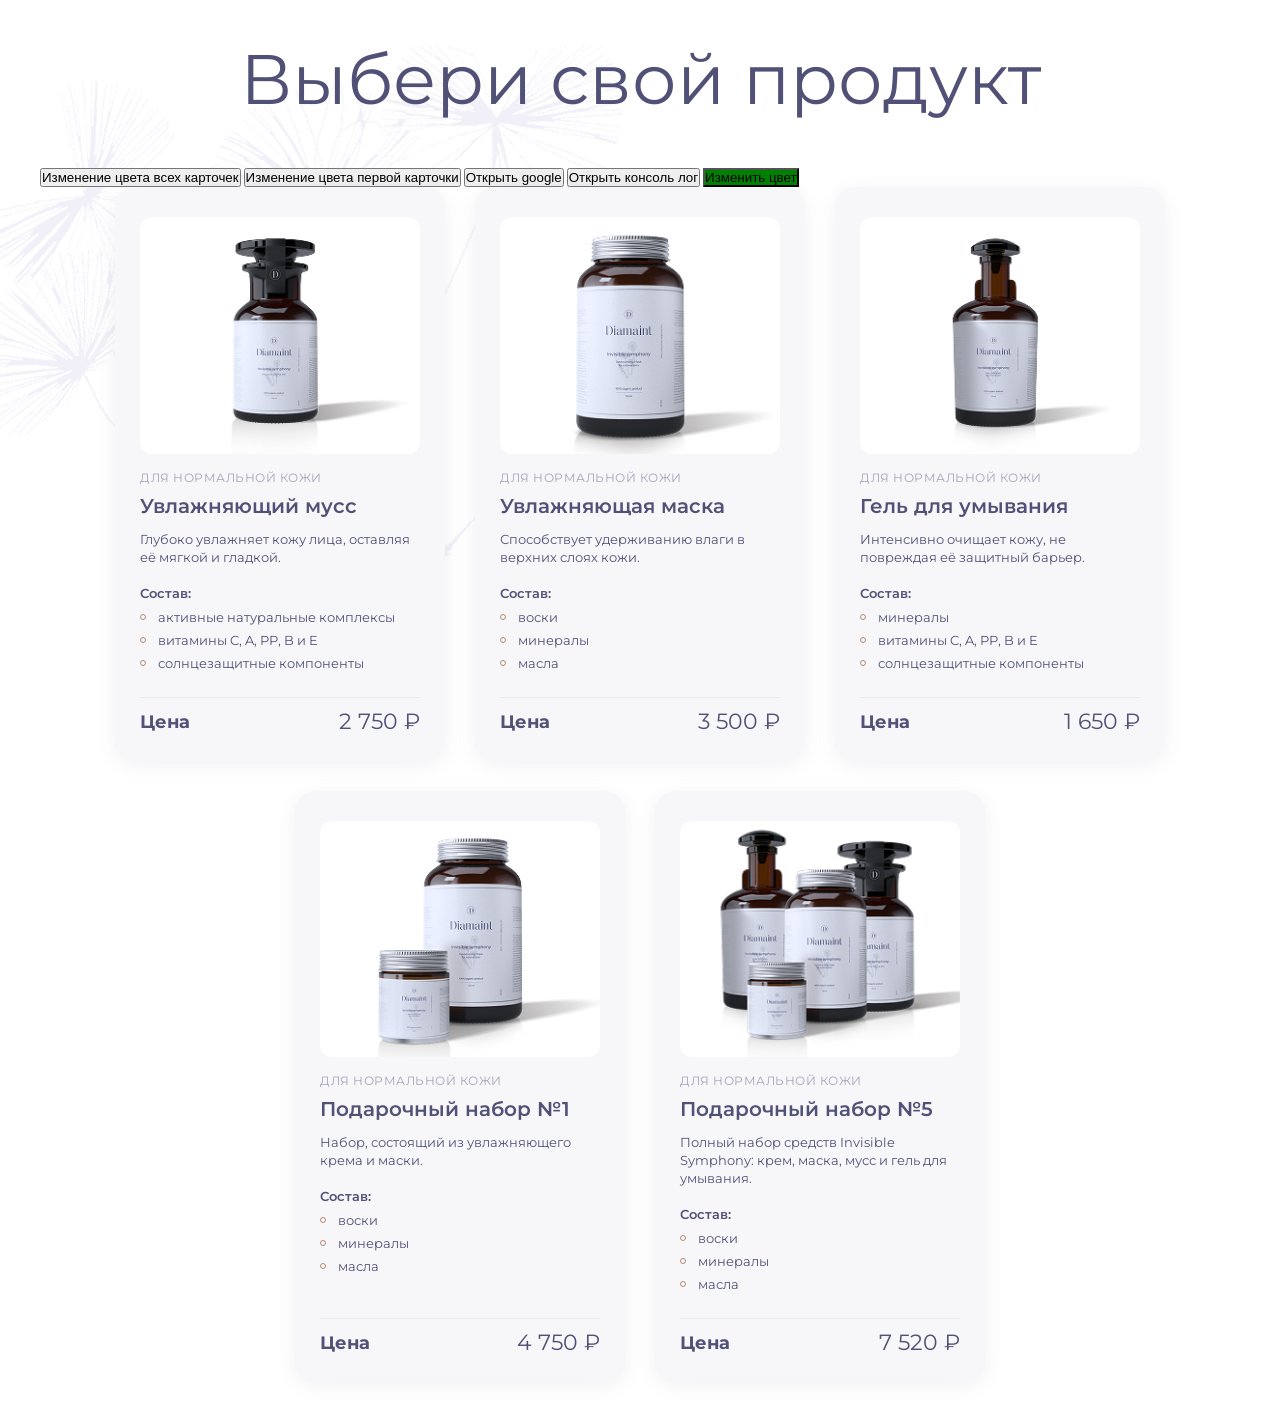
==== product-card/index.html @ 33d13b24 "Merge pull request #10 from bekievimam/feature/09-homework (Homework №9) working with arrays" ====
<!DOCTYPE html>
<html lang="ru">

<head>
  <meta charset="UTF-8">
  <meta name="viewport" content="width=device-width, initial-scale=1.0">
  <link rel="stylesheet" href="style.css">
  <link rel="icon" type="image/jpeg" href="images/cream-bottle.jpg">
  <title>Выбери свой продукт</title>
</head>

<body>

  <main class="catalog">
    <div class="catalog__container">

      <h1 class="catalog__title">Выбери свой продукт</h1>

      <button id="change-color-all-card">Изменение цвета всех карточек </button>
      <button id="change-color-first-card"> Изменение цвета первой карточки </button>
      <button id="open-google">Открыть google</button>
      <button id="output-console-log">Открыть консоль лог</button>
      <button id="toggle-color-button" class="first-color"> Изменить цвет</button>

      <ul class="catalog__list">

        <li class="catalog__item">
          <img class="catalog__image" src="images/cream-bottle.jpg" alt="Увлажняющий мусс">

          <p class="catalog__application">для нормальной кожи</p>

          <h2 class="catalog__name">Увлажняющий мусс</h2>

          <p class="catalog__description">
            Глубоко увлажняет кожу лица, оставляя её мягкой и гладкой.
          </p>

          <span class="catalog__composition-title">Состав:</span>

          <ul class="catalog__composition-list">
            <li class="catalog__composition-item">активные натуральные комплексы</li>
            <li class="catalog__composition-item">витамины C, A, PP, B и E</li>
            <li class="catalog__composition-item">солнцезащитные компоненты</li>
          </ul>

          <div class="catalog__price">
            <span class="catalog__price-title">Цена</span>
            <span class="catalog__price-value">2 750 ₽</span>
          </div>
        </li>

        <li class="catalog__item">
          <img class="catalog__image" src="images/moisturizing-mask.jpg" alt="Увлажняющая маска">

          <p class="catalog__application">для нормальной кожи</p>

          <h2 class="catalog__name">Увлажняющая маска</h2>

          <p class="catalog__description">
            Способствует удерживанию влаги в верхних слоях кожи.
          </p>

          <span class="catalog__composition-title">Состав:</span>

          <ul class="catalog__composition-list">
            <li class="catalog__composition-item">воски</li>
            <li class="catalog__composition-item">минералы</li>
            <li class="catalog__composition-item">масла</li>
          </ul>

          <div class="catalog__price">
            <span class="catalog__price-title">Цена</span>
            <span class="catalog__price-value">3 500 ₽</span>
          </div>
        </li>

        <li class="catalog__item">
          <img class="catalog__image" src="images/facewash-gel.jpg" alt="Гель для умывания">

          <p class="catalog__application">для нормальной кожи</p>

          <h2 class="catalog__name">Гель для умывания</h2>

          <p class="catalog__description">
            Интенсивно очищает кожу, не повреждая её защитный барьер.
          </p>

          <span class="catalog__composition-title">Состав:</span>

          <ul class="catalog__composition-list">
            <li class="catalog__composition-item">минералы</li>
            <li class="catalog__composition-item">витамины C, A, PP, B и E</li>
            <li class="catalog__composition-item">солнцезащитные компоненты</li>
          </ul>

          <div class="catalog__price">
            <span class="catalog__price-title">Цена</span>
            <span class="catalog__price-value">1 650 ₽</span>
          </div>
        </li>

        <li class="catalog__item">
          <img class="catalog__image" src="images/gift-set1.jpg" alt="Подарочный набор №1">

          <p class="catalog__application">для нормальной кожи</p>

          <h2 class="catalog__name">Подарочный набор №1</h2>

          <p class="catalog__description">
            Набор, состоящий из увлажняющего крема и маски.
          </p>

          <span class="catalog__composition-title">Состав:</span>

          <ul class="catalog__composition-list">
            <li class="catalog__composition-item">воски</li>
            <li class="catalog__composition-item">минералы</li>
            <li class="catalog__composition-item">масла</li>
          </ul>

          <div class="catalog__price">
            <span class="catalog__price-title">Цена</span>
            <span class="catalog__price-value">4 750 ₽</span>
          </div>
        </li>

        <li class="catalog__item">
          <img class="catalog__image" src="images/gift-set5.jpg" alt="Подарочный набор №5">

          <p class="catalog__application">для нормальной кожи</p>

          <h2 class="catalog__name">Подарочный набор №5</h2>

          <p class="catalog__description">
            Полный набор средств Invisible Symphony: крем, маска, мусс и гель для умывания.
          </p>

          <span class="catalog__composition-title">Состав:</span>

          <ul class="catalog__composition-list">
            <li class="catalog__composition-item">воски</li>
            <li class="catalog__composition-item">минералы</li>
            <li class="catalog__composition-item">масла</li>
          </ul>

          <div class="catalog__price">
            <span class="catalog__price-title">Цена</span>
            <span class="catalog__price-value">7 520 ₽</span>
          </div>
        </li>

      </ul>

    </div>
  </main>
  <script src="main.js"></script>
  <script src="homework-7.js"></script>
  <script src="homework-8.js"></script>
  <script type="module" src="homework-9.js"></script>
</body>

</html>
---- product-card/style.css ----
@import url("https://fonts.googleapis.com/css2?family=Montserrat:wght@100..900&display=swap");

*,
*::before,
*::after {
    margin: 0;
    padding: 0;
    box-sizing: border-box;
}

body {
    font-family: "Montserrat", sans-serif;
    font-size: 13px;
    line-height: 18px;
    color: #515076;
    background: url("images/dandelions_bg.jpg") no-repeat top left;
    min-height: 100vh;
    padding: 40px 20px;
}

.catalog__container {
    max-width: 1200px;
    margin: 0 auto;
}

.catalog__title {
    margin-bottom: 50px;

    text-align: center;
    font-size: 70px;
    font-weight: 400;
    line-height: 78px;
}

.catalog__list {
    list-style: none;
    display: flex;
    flex-wrap: wrap;
    justify-content: center;
    gap: 30px;
}

.catalog__item {
    display: flex;
    flex-direction: column;
    width: 330px;
    padding: 30px 25px;
    background: #f7f7fa;
    border-radius: 20px;
    box-shadow: 0 4px 20px rgba(81,80,118,.08);
}

.catalog__image {
    width: 100%;
    border-radius: 12px;
    margin-bottom: 15px;
}

.catalog__application {
    margin-bottom: 6px;

    color: #a5a3b9;
    text-transform: uppercase;
    letter-spacing: .5px;
    font-size: 12px;
}

.catalog__name {
    margin-bottom: 10px;

    font-size: 20px;
    font-weight: 600;
    line-height: 27px;
}

.catalog__description {
    margin-bottom: 18px;
}

.catalog__composition-title {
    margin-bottom: 6px;

    display: block;
    font-weight: 600;
}

.catalog__composition-list {
    list-style: none;
    margin-bottom: 20px;
}

.catalog__composition-item {
    position: relative;
    padding-left: 18px;
    margin-bottom: 5px;
}

.catalog__composition-item::before {
    content: "";
    position: absolute;
    left: 0;
    top: 6px;
    width: 6px;
    height: 6px;
    border: 1px solid #B28B72;
    border-radius: 50%; 
}

.catalog__price {
    margin-top: auto;
    display: flex;
    justify-content: space-between;
    align-items: center;
    padding-top: 15px;
    border-top: 1px solid rgba(81,80,118,.08);
}

.catalog__price-title {
    font-size: 18px;
    font-weight: 700;
}

.catalog__price-value {
    font-size: 22px;
    font-weight: 400;
}

.first-color {
        background-color: green;
}

.second-color {
        background-color: blue;
}

@media (max-width: 768px) {

    .catalog__title {
        font-size: 36px;
        line-height: 44px;
        margin-bottom: 30px;
    }

    .catalog__item {
        width: 100%;
        max-width: 400px;
    }

    .catalog__price {
        flex-direction: column;
        align-items: flex-start;
        gap: 5px;
    }

}
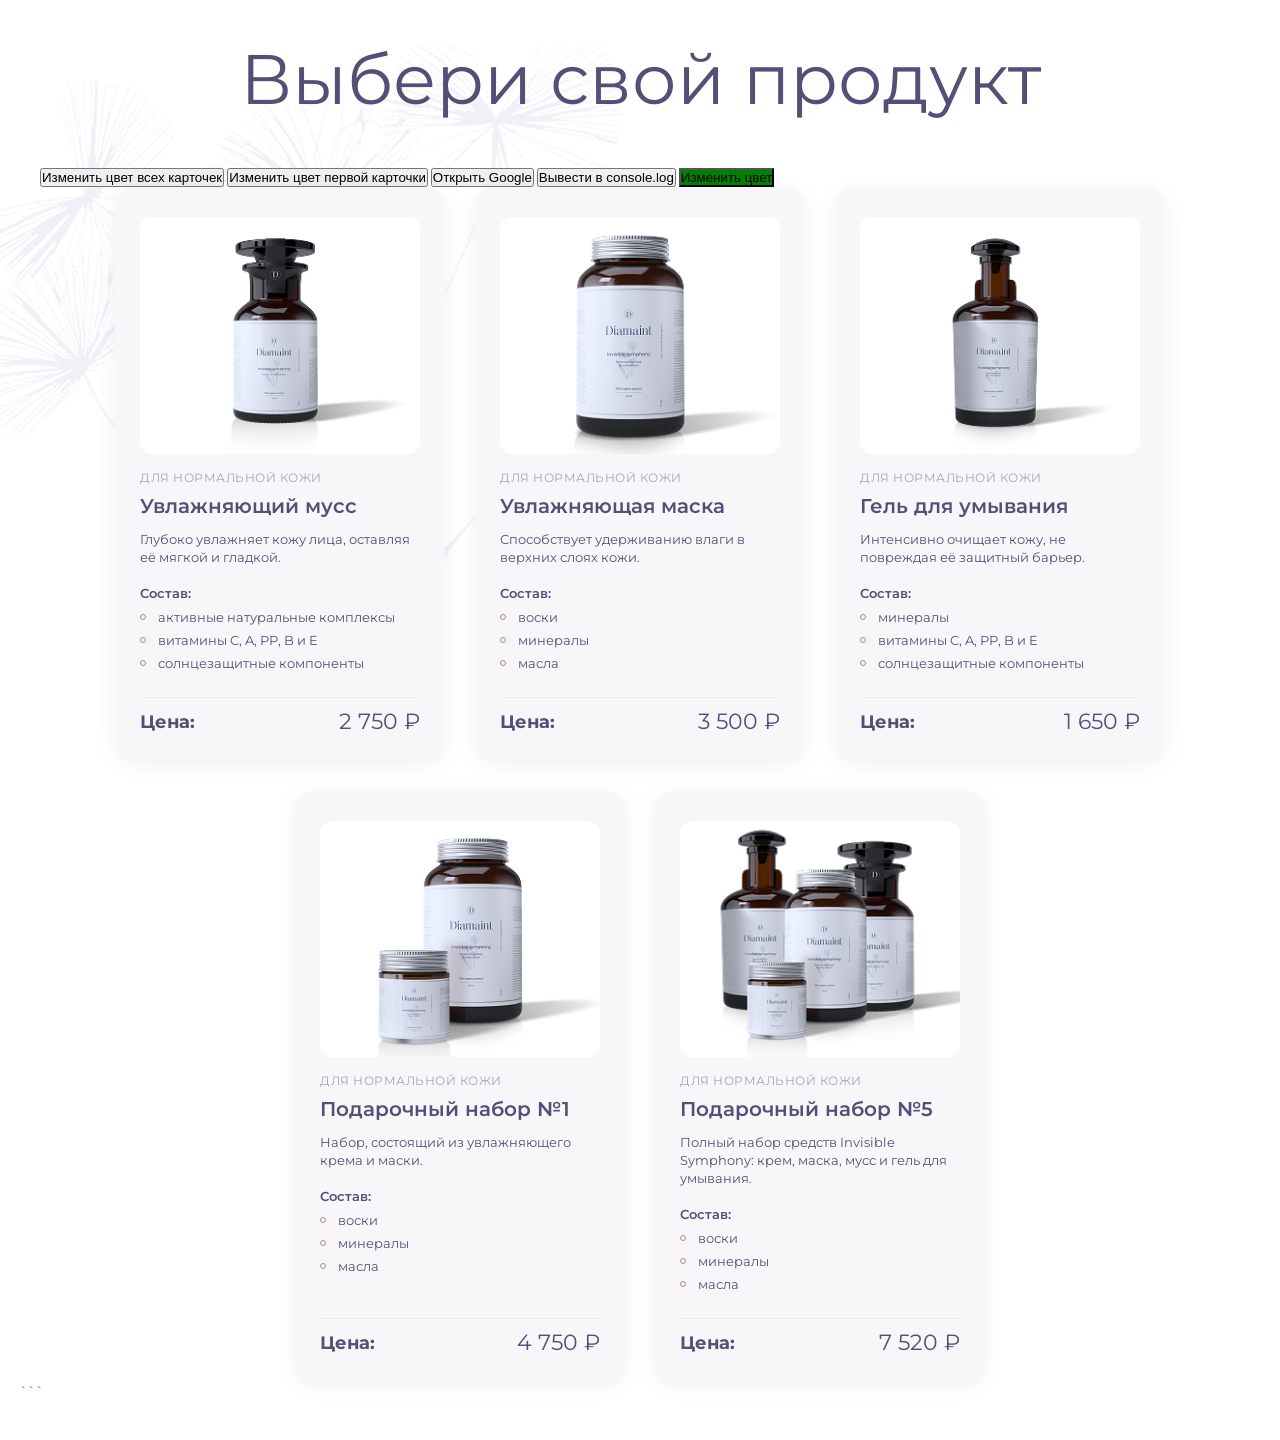
==== commit 0c337384: "Merge ef88e8f581430823f5ecb68ca5eb409294b5e45c into 33d13b242a0fa01dd3c58e8d198fefb2cb14dcda" ====
--- a/product-card/index.html
+++ b/product-card/index.html
@@ -4,159 +4,121 @@
 <head>
   <meta charset="UTF-8">
   <meta name="viewport" content="width=device-width, initial-scale=1.0">
+
   <link rel="stylesheet" href="style.css">
-  <link rel="icon" type="image/jpeg" href="images/cream-bottle.jpg">
+
+  <link rel="icon" href="images/cream-bottle.jpg">
+
   <title>Выбери свой продукт</title>
 </head>
 
 <body>
 
   <main class="catalog">
+
     <div class="catalog__container">
 
-      <h1 class="catalog__title">Выбери свой продукт</h1>
+      <h1 class="catalog__title">
+        Выбери свой продукт
+      </h1>
 
-      <button id="change-color-all-card">Изменение цвета всех карточек </button>
-      <button id="change-color-first-card"> Изменение цвета первой карточки </button>
-      <button id="open-google">Открыть google</button>
-      <button id="output-console-log">Открыть консоль лог</button>
-      <button id="toggle-color-button" class="first-color"> Изменить цвет</button>
+      <div class="catalog__buttons">
+
+        <button id="change-color-all-card">
+          Изменить цвет всех карточек
+        </button>
+
+        <button id="change-color-first-card">
+          Изменить цвет первой карточки
+        </button>
+
+        <button id="open-google">
+          Открыть Google
+        </button>
+
+        <button id="output-console-log">
+          Вывести в console.log
+        </button>
+
+        <button id="toggle-color-button" class="first-color">
+          Изменить цвет
+        </button>
+
+      </div>
 
       <ul class="catalog__list">
 
-        <li class="catalog__item">
-          <img class="catalog__image" src="images/cream-bottle.jpg" alt="Увлажняющий мусс">
+        <template id="product-template">
 
-          <p class="catalog__application">для нормальной кожи</p>
+          <li class="catalog__item">
 
-          <h2 class="catalog__name">Увлажняющий мусс</h2>
+            <img
+              class="catalog__image"
+              src="images/cream-bottle.jpg"
+              alt="Увлажняющий мусс"
+            >
 
-          <p class="catalog__description">
-            Глубоко увлажняет кожу лица, оставляя её мягкой и гладкой.
-          </p>
+            <span class="catalog__application">
+              для нормальной кожи
+            </span>
 
-          <span class="catalog__composition-title">Состав:</span>
+            <h2 class="catalog__name">
+              Увлажняющий мусс
+            </h2>
 
-          <ul class="catalog__composition-list">
-            <li class="catalog__composition-item">активные натуральные комплексы</li>
-            <li class="catalog__composition-item">витамины C, A, PP, B и E</li>
-            <li class="catalog__composition-item">солнцезащитные компоненты</li>
-          </ul>
+            <p class="catalog__description">
+              Глубоко увлажняет кожу лица, оставляя её мягкой и гладкой.
+            </p>
 
-          <div class="catalog__price">
-            <span class="catalog__price-title">Цена</span>
-            <span class="catalog__price-value">2 750 ₽</span>
-          </div>
-        </li>
+            <span class="catalog__composition-title">
+              Состав:
+            </span>
 
-        <li class="catalog__item">
-          <img class="catalog__image" src="images/moisturizing-mask.jpg" alt="Увлажняющая маска">
+            <ul class="catalog__composition-list">
 
-          <p class="catalog__application">для нормальной кожи</p>
+              <li class="catalog__composition-item">
+                активные натуральные комплексы
+              </li>
 
-          <h2 class="catalog__name">Увлажняющая маска</h2>
+              <li class="catalog__composition-item">
+                витамины C, A, PP, B и E
+              </li>
 
-          <p class="catalog__description">
-            Способствует удерживанию влаги в верхних слоях кожи.
-          </p>
+              <li class="catalog__composition-item">
+                солнцезащитные компоненты
+              </li>
 
-          <span class="catalog__composition-title">Состав:</span>
+            </ul>
 
-          <ul class="catalog__composition-list">
-            <li class="catalog__composition-item">воски</li>
-            <li class="catalog__composition-item">минералы</li>
-            <li class="catalog__composition-item">масла</li>
-          </ul>
+            <div class="catalog__price">
 
-          <div class="catalog__price">
-            <span class="catalog__price-title">Цена</span>
-            <span class="catalog__price-value">3 500 ₽</span>
-          </div>
-        </li>
+              <span class="catalog__price-title">
+                Цена:
+              </span>
 
-        <li class="catalog__item">
-          <img class="catalog__image" src="images/facewash-gel.jpg" alt="Гель для умывания">
+              <span class="catalog__price-value">
+                2 750 ₽
+              </span>
 
-          <p class="catalog__application">для нормальной кожи</p>
+            </div>
 
-          <h2 class="catalog__name">Гель для умывания</h2>
+          </li>
 
-          <p class="catalog__description">
-            Интенсивно очищает кожу, не повреждая её защитный барьер.
-          </p>
-
-          <span class="catalog__composition-title">Состав:</span>
-
-          <ul class="catalog__composition-list">
-            <li class="catalog__composition-item">минералы</li>
-            <li class="catalog__composition-item">витамины C, A, PP, B и E</li>
-            <li class="catalog__composition-item">солнцезащитные компоненты</li>
-          </ul>
-
-          <div class="catalog__price">
-            <span class="catalog__price-title">Цена</span>
-            <span class="catalog__price-value">1 650 ₽</span>
-          </div>
-        </li>
-
-        <li class="catalog__item">
-          <img class="catalog__image" src="images/gift-set1.jpg" alt="Подарочный набор №1">
-
-          <p class="catalog__application">для нормальной кожи</p>
-
-          <h2 class="catalog__name">Подарочный набор №1</h2>
-
-          <p class="catalog__description">
-            Набор, состоящий из увлажняющего крема и маски.
-          </p>
-
-          <span class="catalog__composition-title">Состав:</span>
-
-          <ul class="catalog__composition-list">
-            <li class="catalog__composition-item">воски</li>
-            <li class="catalog__composition-item">минералы</li>
-            <li class="catalog__composition-item">масла</li>
-          </ul>
-
-          <div class="catalog__price">
-            <span class="catalog__price-title">Цена</span>
-            <span class="catalog__price-value">4 750 ₽</span>
-          </div>
-        </li>
-
-        <li class="catalog__item">
-          <img class="catalog__image" src="images/gift-set5.jpg" alt="Подарочный набор №5">
-
-          <p class="catalog__application">для нормальной кожи</p>
-
-          <h2 class="catalog__name">Подарочный набор №5</h2>
-
-          <p class="catalog__description">
-            Полный набор средств Invisible Symphony: крем, маска, мусс и гель для умывания.
-          </p>
-
-          <span class="catalog__composition-title">Состав:</span>
-
-          <ul class="catalog__composition-list">
-            <li class="catalog__composition-item">воски</li>
-            <li class="catalog__composition-item">минералы</li>
-            <li class="catalog__composition-item">масла</li>
-          </ul>
-
-          <div class="catalog__price">
-            <span class="catalog__price-title">Цена</span>
-            <span class="catalog__price-value">7 520 ₽</span>
-          </div>
-        </li>
+        </template>
 
       </ul>
 
     </div>
+
   </main>
+
   <script src="main.js"></script>
   <script src="homework-7.js"></script>
   <script src="homework-8.js"></script>
   <script type="module" src="homework-9.js"></script>
+  <script type="module" src="./homework-10.js"></script>
+
 </body>
 
-</html>+</html>
+```
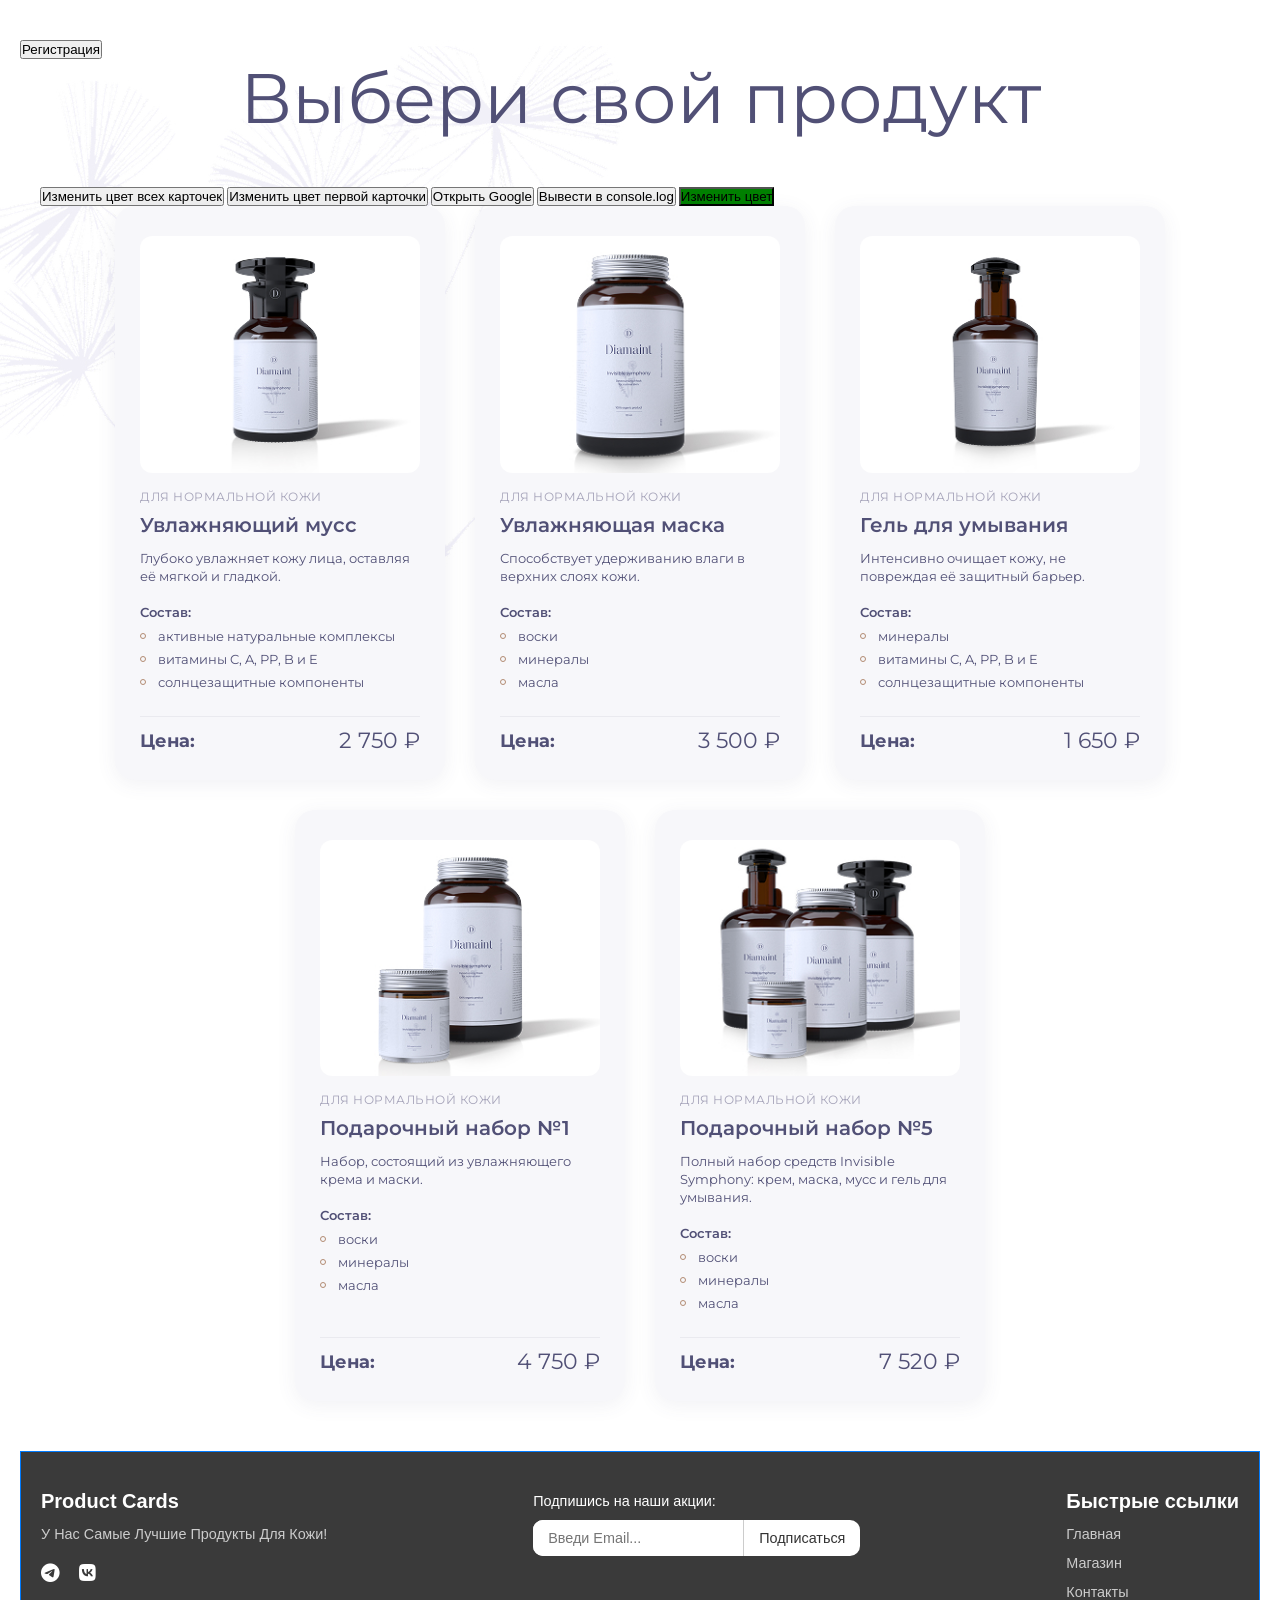
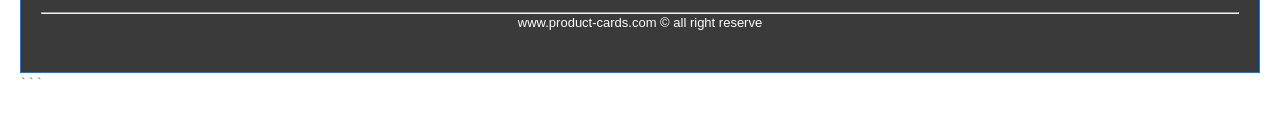
==== commit 9ece0cee: "Add forms and registration modal" ====
--- a/product-card/index.html
+++ b/product-card/index.html
@@ -6,7 +6,7 @@
   <meta name="viewport" content="width=device-width, initial-scale=1.0">
 
   <link rel="stylesheet" href="style.css">
-
+  <link rel="stylesheet" href="https://cdnjs.cloudflare.com/ajax/libs/font-awesome/6.0.0/css/all.min.css">
   <link rel="icon" href="images/cream-bottle.jpg">
 
   <title>Выбери свой продукт</title>
@@ -15,6 +15,38 @@
 <body>
 
   <main class="catalog">
+
+    <button id="registrationButton"> Регистрация </button>
+    
+    <div class="modal">
+
+    <button class="modal-close">×</button>
+      <form class="registration-form">
+
+        <label for="name">Имя</label>
+        <input type="text" id="name" placeholder="Имя" required>
+
+        <label for="lastName">Фамилия</label>
+        <input type="text" id="lastName" placeholder="Фамилия " required>
+
+        <label for="dateOfBirth">Дата рождения</label>
+        <input type="date" id="dateOfBirth" placeholder="Дата рождения" required>
+
+        <label for="login">Логин</label>
+        <input type="text" id="login" placeholder="Логин " required> 
+
+        <label for="password">Пароль</label>
+        <input type="password" id="password" placeholder="Пароль" required>
+
+        <label for="confirmPassword">Повторите пароль</label>
+        <input type="password" id="confirmPassword" placeholder=" Повторите пароль" required>
+
+        <button type="submit">Зарегистрироваться</button>
+
+      </form>
+    </div>
+
+    <div class="overlay"></div>
 
     <div class="catalog__container">
 
@@ -111,12 +143,49 @@
     </div>
 
   </main>
+ <footer class="custom-footer">
+    <div class="footer-content">
+        
+        <div class="footer-column">
+            <h2 class="footer-title">Product Cards</h2>
+            <p class="footer-text">У Нас Самые Лучшие Продукты Для Кожи!</p>
+            <div class="social-icons">
+                <a href="#"><i class="fab fa-telegram-plane"></i></a>
+                <a href="#"><i class="fab fa-vk"></i></a>
+            </div>
+        </div>
+
+        <div class="footer-column">
+            <p class="subscribe-label">Подпишись на наши акции:</p>
+            <form class="subscribe-form">
+                <input class="subscribe-input" type="email" placeholder="Введи Email..." required>
+                <button type="submit">Подписаться</button>
+            </form>
+        </div>
+
+        <div class="footer-column">
+            <h2 class="footer-title">Быстрые ссылки</h2>
+            <ul class="footer-links">
+                <li><a href="#">Главная</a></li>
+                <li><a href="#">Магазин</a></li>
+                <li><a href="#">Контакты</a></li>
+            </ul>
+        </div>
+    </div>
+
+    <div class="footer-bottom">
+        <hr>
+        <p>www.product-cards.com © all right reserve</p>
+    </div>
+</footer>
+
 
   <script src="main.js"></script>
   <script src="homework-7.js"></script>
   <script src="homework-8.js"></script>
   <script type="module" src="homework-9.js"></script>
   <script type="module" src="./homework-10.js"></script>
+  <script src="homework-11.js"></script>
 
 </body>
 
--- a/product-card/style.css
+++ b/product-card/style.css
@@ -152,4 +152,150 @@
         gap: 5px;
     }
 
+}
+
+
+* {
+    box-sizing: border-box;
+    margin: 0;
+    padding: 0;
+}
+
+.custom-footer {
+    background-color: #3A3A3A; 
+    color: #fff;
+    padding: 40px 20px;
+    border: 1px solid #007bff; 
+    font-family: Arial, sans-serif;
+    position: relative;
+    margin-top: 50px;
+}
+
+.footer-content {
+    display: flex;
+    justify-content: space-between;
+    align-items: flex-start;
+    max-width: 1200px;
+    margin: 0 auto;
+}
+
+.footer-col {
+    flex: 1;
+}
+
+.footer-title {
+    font-size: 20px;
+    margin-bottom: 15px;
+    font-weight: bold;
+}
+
+.footer-text {
+    font-size: 0.9rem;
+    color: #ccc;
+    margin-bottom: 20px;
+}
+
+.social-icons a {
+    color: #fff;
+    font-size: 1.2rem;
+    margin-right: 15px;
+    text-decoration: none;
+    transition: color 0.3s;
+}
+
+.social-icons a:hover {
+    color: #007bff;
+}
+
+
+.subscribe-label {
+    font-size: 0.9rem;
+    margin-bottom: 10px;
+}
+
+.subscribe-form {
+    display: flex;
+    background: #fff;
+    border-radius: 10px;
+    overflow: hidden; 
+    max-width: 350px;
+}
+
+.subscribe-form input {
+    flex: 1;
+    border: none;
+    padding: 10px 15px;
+    outline: none;
+    font-size: 0.9rem;
+}
+
+.subscribe-form button {
+    background: transparent;
+    border: none;
+    border-left: 1px solid #ccc; 
+    padding: 10px 15px;
+    cursor: pointer;
+    font-size: 0.9rem;
+    color: #333;
+    transition: background 0.3s;
+}
+
+.subscribe-form button:hover {
+    background: #f0f0f0;
+}
+
+.footer-links {
+    list-style: none;
+}
+
+.footer-links li {
+    margin-bottom: 10px;
+}
+
+.footer-links a {
+    color: #ccc;
+    text-decoration: none;
+    font-size: 0.9rem;
+}
+
+.footer-links a:hover {
+    color: #fff;
+}
+
+.footer-bottom { 
+    text-align: center;
+} 
+
+.modal {
+    display: none;
+    position: fixed;
+    top: 50%;
+    left: 50%;
+    transform: translate(-50%, -50%);
+    background-color: white;
+    padding: 30px;
+    z-index: 2;
+}
+
+.modal-showed {
+    display: block;
+}
+
+.overlay {
+    position: fixed;
+    top: 0;
+    left: 0;
+    width: 100%;
+    height: 100%;
+    background-color: rgba(0, 0, 0, 0.5);
+    z-index: 1;
+    display: none;
+}
+
+.overlay-showed {
+    display: block;
+}
+
+.modal-showed {
+    display: block;
 }
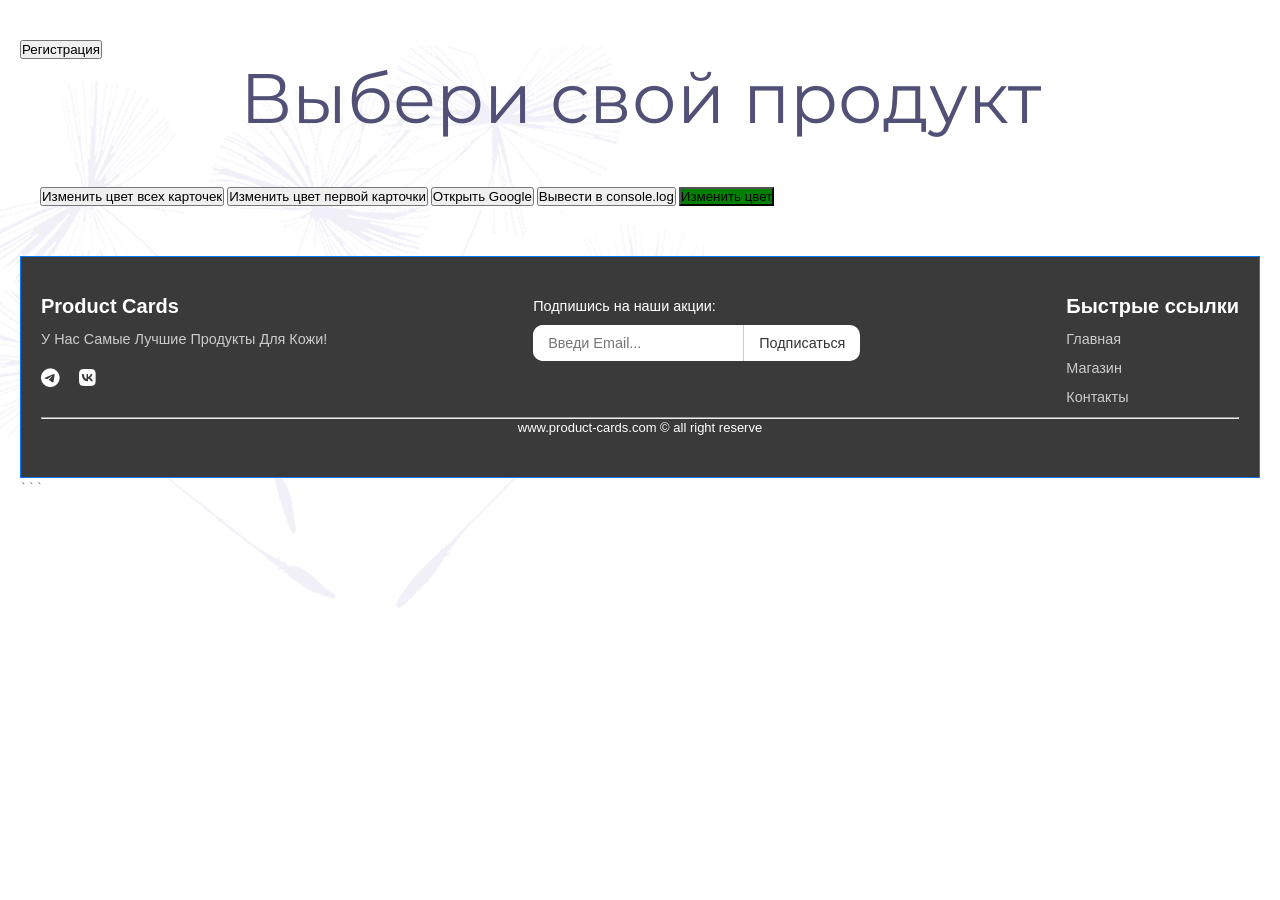
==== commit 1a8650b5: "change file" ====
--- a/product-card/index.html
+++ b/product-card/index.html
@@ -18,10 +18,10 @@
 
     <button id="registrationButton"> Регистрация </button>
     
-    <div class="modal">
+    <div class="modal" id="registrationModal">
 
     <button class="modal-close">×</button>
-      <form class="registration-form">
+      <form class="registration-form" id="registrationForm">
 
         <label for="name">Имя</label>
         <input type="text" id="name" placeholder="Имя" required>
@@ -157,8 +157,8 @@
 
         <div class="footer-column">
             <p class="subscribe-label">Подпишись на наши акции:</p>
-            <form class="subscribe-form">
-                <input class="subscribe-input" type="email" placeholder="Введи Email..." required>
+            <form class="subscribe-form" id="subscribeForm">
+                <input class="subscribe-input" id="subscribeEmail" type="email" placeholder="Введи Email..." required>
                 <button type="submit">Подписаться</button>
             </form>
         </div>
@@ -180,12 +180,7 @@
 </footer>
 
 
-  <script src="main.js"></script>
-  <script src="homework-7.js"></script>
-  <script src="homework-8.js"></script>
-  <script type="module" src="homework-9.js"></script>
-  <script type="module" src="./homework-10.js"></script>
-  <script src="homework-11.js"></script>
+<script type="module" src="./main.js"></script>
 
 </body>
 
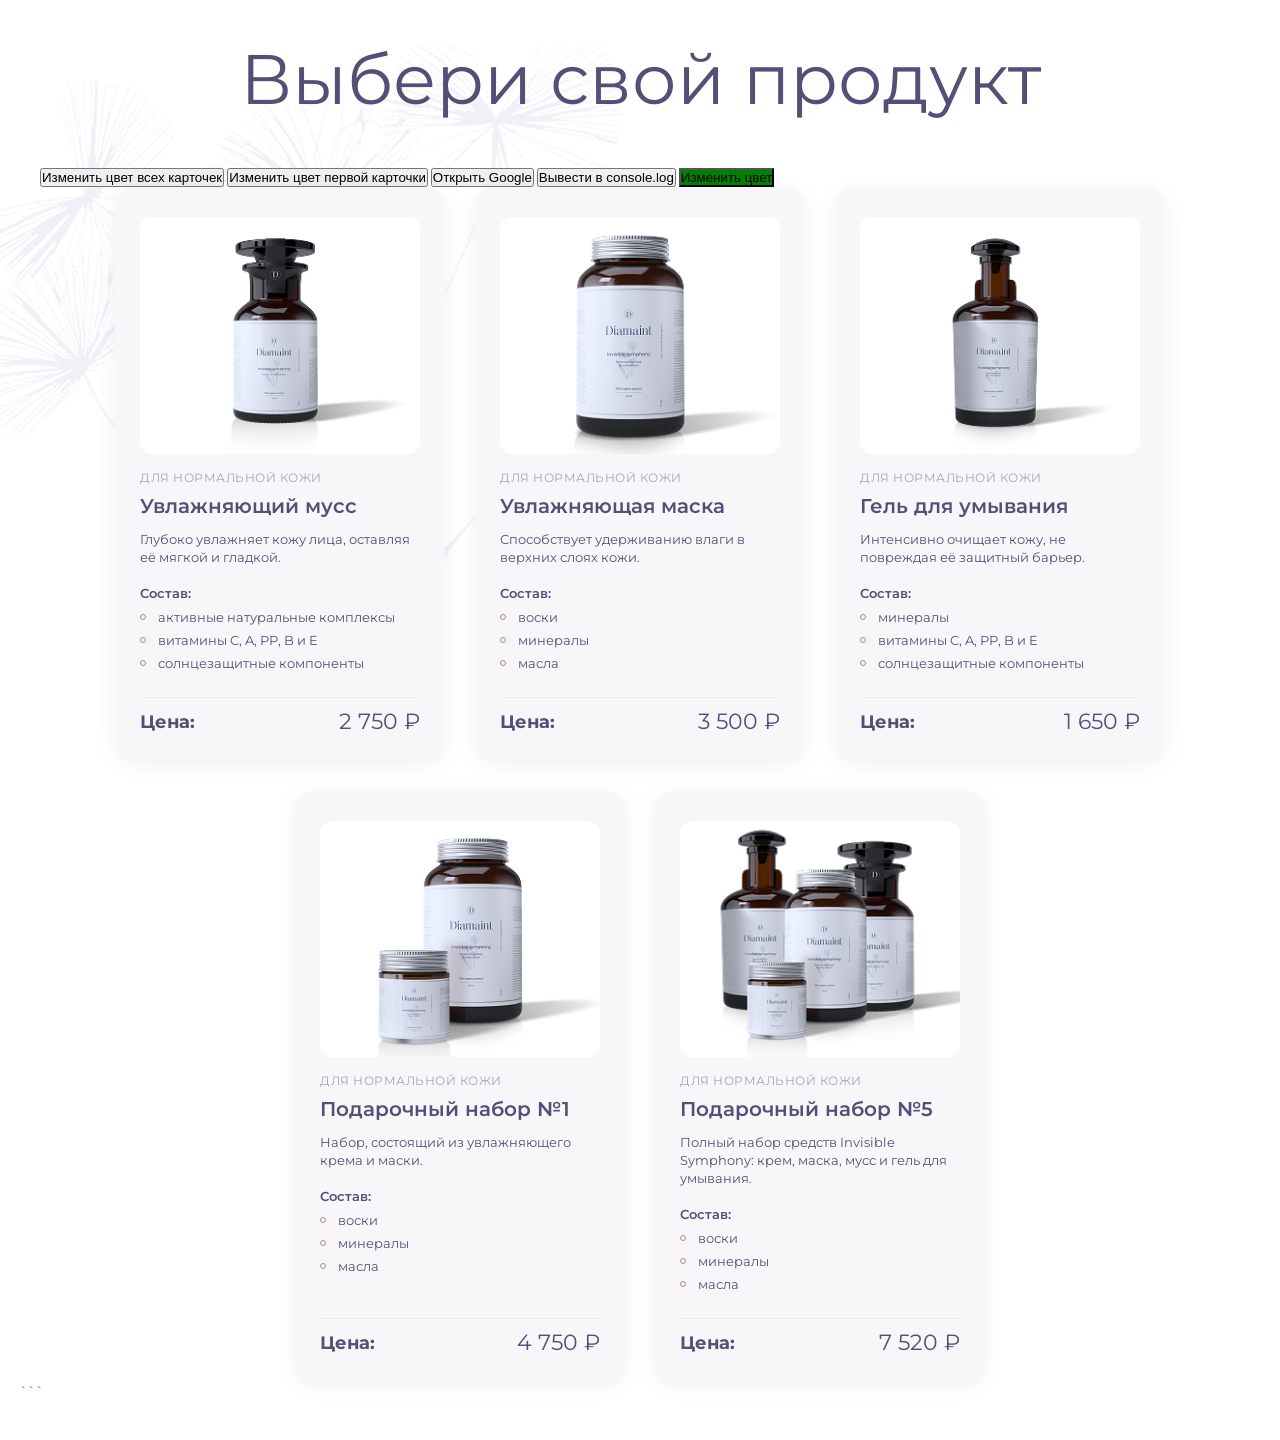
==== commit e3bdf0a6: "Merge pull request #11 from bekievimam/feature/10-homework (Homework №10): Add product card renderin" ====
--- a/product-card/index.html
+++ b/product-card/index.html
@@ -6,7 +6,7 @@
   <meta name="viewport" content="width=device-width, initial-scale=1.0">
 
   <link rel="stylesheet" href="style.css">
-  <link rel="stylesheet" href="https://cdnjs.cloudflare.com/ajax/libs/font-awesome/6.0.0/css/all.min.css">
+
   <link rel="icon" href="images/cream-bottle.jpg">
 
   <title>Выбери свой продукт</title>
@@ -15,38 +15,6 @@
 <body>
 
   <main class="catalog">
-
-    <button id="registrationButton"> Регистрация </button>
-    
-    <div class="modal" id="registrationModal">
-
-    <button class="modal-close">×</button>
-      <form class="registration-form" id="registrationForm">
-
-        <label for="name">Имя</label>
-        <input type="text" id="name" placeholder="Имя" required>
-
-        <label for="lastName">Фамилия</label>
-        <input type="text" id="lastName" placeholder="Фамилия " required>
-
-        <label for="dateOfBirth">Дата рождения</label>
-        <input type="date" id="dateOfBirth" placeholder="Дата рождения" required>
-
-        <label for="login">Логин</label>
-        <input type="text" id="login" placeholder="Логин " required> 
-
-        <label for="password">Пароль</label>
-        <input type="password" id="password" placeholder="Пароль" required>
-
-        <label for="confirmPassword">Повторите пароль</label>
-        <input type="password" id="confirmPassword" placeholder=" Повторите пароль" required>
-
-        <button type="submit">Зарегистрироваться</button>
-
-      </form>
-    </div>
-
-    <div class="overlay"></div>
 
     <div class="catalog__container">
 
@@ -143,44 +111,12 @@
     </div>
 
   </main>
- <footer class="custom-footer">
-    <div class="footer-content">
-        
-        <div class="footer-column">
-            <h2 class="footer-title">Product Cards</h2>
-            <p class="footer-text">У Нас Самые Лучшие Продукты Для Кожи!</p>
-            <div class="social-icons">
-                <a href="#"><i class="fab fa-telegram-plane"></i></a>
-                <a href="#"><i class="fab fa-vk"></i></a>
-            </div>
-        </div>
 
-        <div class="footer-column">
-            <p class="subscribe-label">Подпишись на наши акции:</p>
-            <form class="subscribe-form" id="subscribeForm">
-                <input class="subscribe-input" id="subscribeEmail" type="email" placeholder="Введи Email..." required>
-                <button type="submit">Подписаться</button>
-            </form>
-        </div>
-
-        <div class="footer-column">
-            <h2 class="footer-title">Быстрые ссылки</h2>
-            <ul class="footer-links">
-                <li><a href="#">Главная</a></li>
-                <li><a href="#">Магазин</a></li>
-                <li><a href="#">Контакты</a></li>
-            </ul>
-        </div>
-    </div>
-
-    <div class="footer-bottom">
-        <hr>
-        <p>www.product-cards.com © all right reserve</p>
-    </div>
-</footer>
-
-
-<script type="module" src="./main.js"></script>
+  <script src="main.js"></script>
+  <script src="homework-7.js"></script>
+  <script src="homework-8.js"></script>
+  <script type="module" src="homework-9.js"></script>
+  <script type="module" src="./homework-10.js"></script>
 
 </body>
 
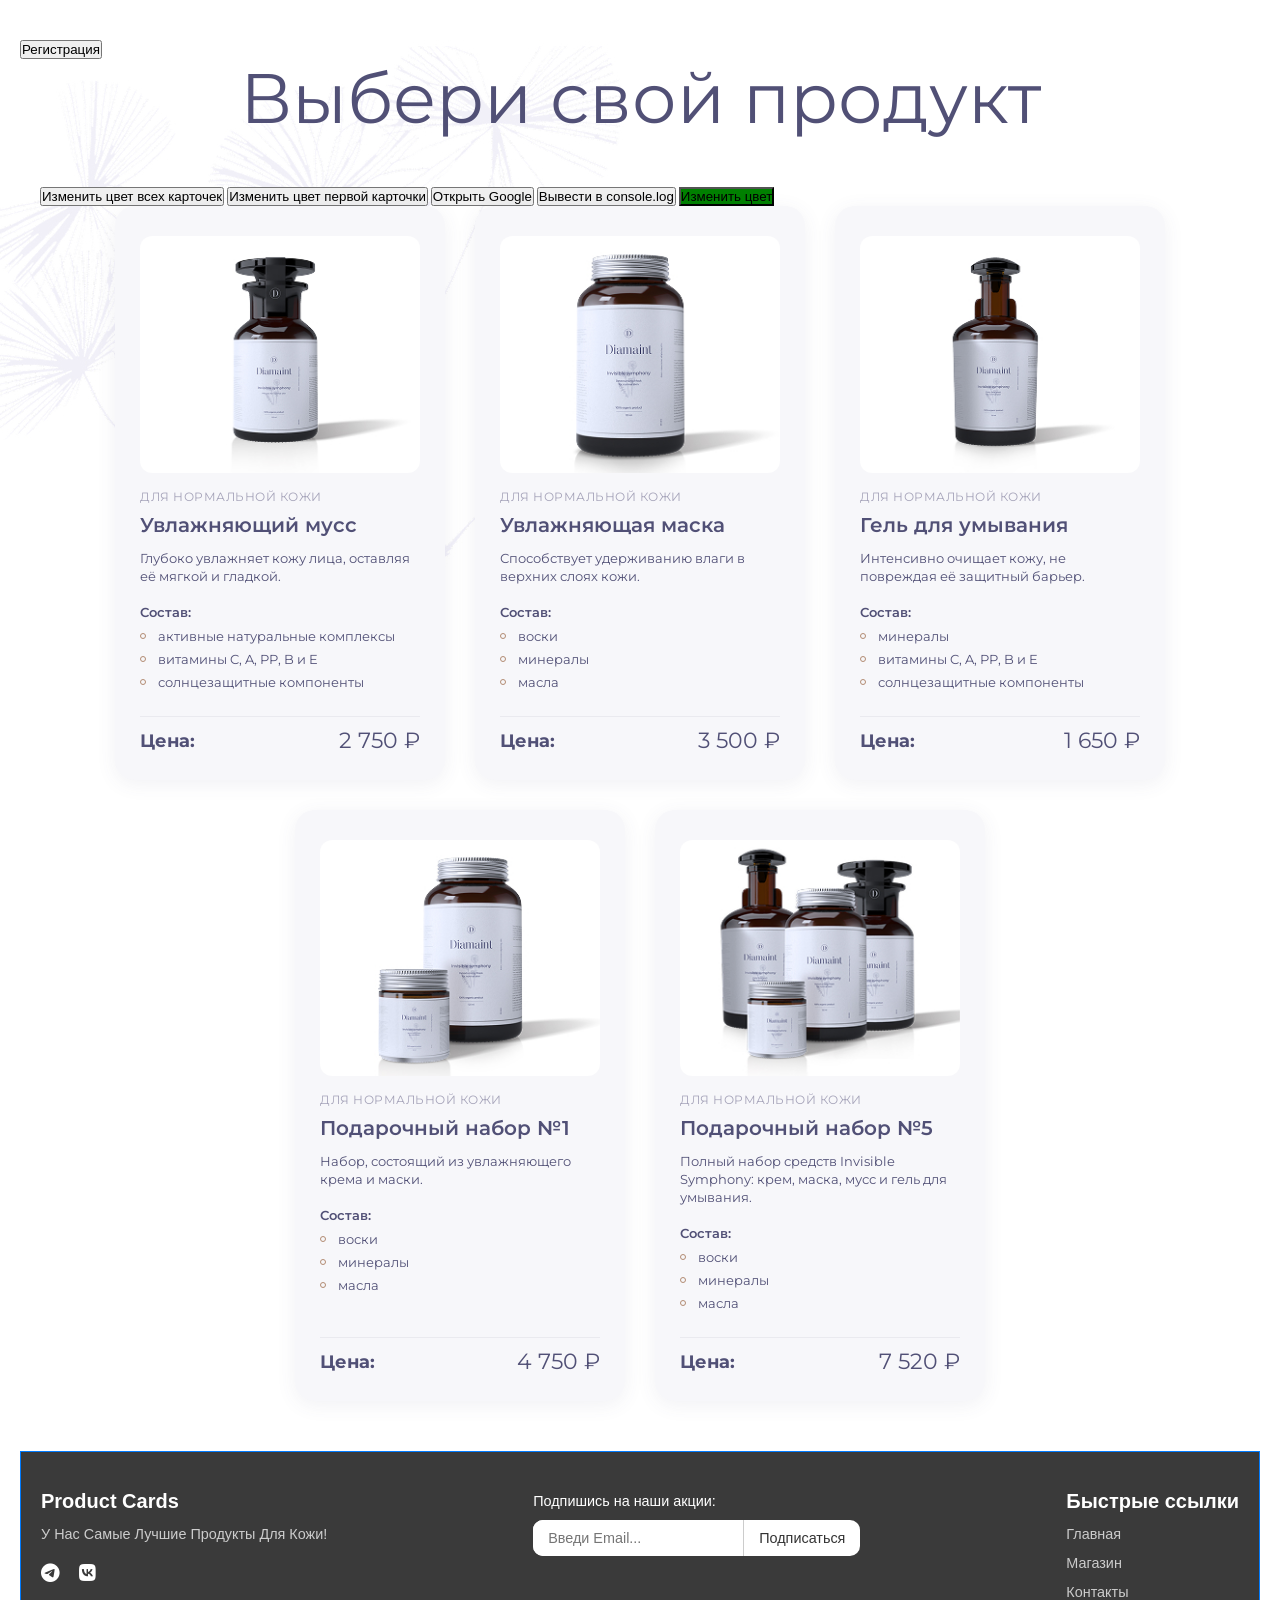
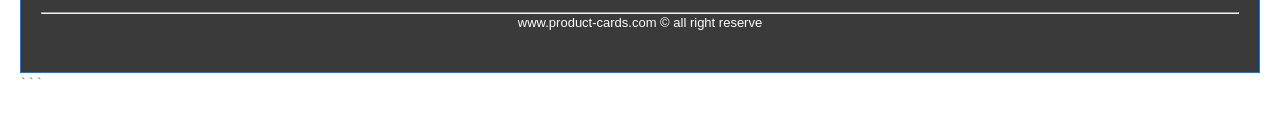
==== commit a35cb938: "Merge pull request #12 from bekievimam/feature/11-homework (Homework #11):"Add forms and registratio" ====
--- a/product-card/index.html
+++ b/product-card/index.html
@@ -6,7 +6,7 @@
   <meta name="viewport" content="width=device-width, initial-scale=1.0">
 
   <link rel="stylesheet" href="style.css">
-
+  <link rel="stylesheet" href="https://cdnjs.cloudflare.com/ajax/libs/font-awesome/6.0.0/css/all.min.css">
   <link rel="icon" href="images/cream-bottle.jpg">
 
   <title>Выбери свой продукт</title>
@@ -15,6 +15,38 @@
 <body>
 
   <main class="catalog">
+
+    <button id="registrationButton"> Регистрация </button>
+    
+    <div class="modal">
+
+    <button class="modal-close">×</button>
+      <form class="registration-form">
+
+        <label for="name">Имя</label>
+        <input type="text" id="name" placeholder="Имя" required>
+
+        <label for="lastName">Фамилия</label>
+        <input type="text" id="lastName" placeholder="Фамилия " required>
+
+        <label for="dateOfBirth">Дата рождения</label>
+        <input type="date" id="dateOfBirth" placeholder="Дата рождения" required>
+
+        <label for="login">Логин</label>
+        <input type="text" id="login" placeholder="Логин " required> 
+
+        <label for="password">Пароль</label>
+        <input type="password" id="password" placeholder="Пароль" required>
+
+        <label for="confirmPassword">Повторите пароль</label>
+        <input type="password" id="confirmPassword" placeholder=" Повторите пароль" required>
+
+        <button type="submit">Зарегистрироваться</button>
+
+      </form>
+    </div>
+
+    <div class="overlay"></div>
 
     <div class="catalog__container">
 
@@ -111,12 +143,49 @@
     </div>
 
   </main>
+ <footer class="custom-footer">
+    <div class="footer-content">
+        
+        <div class="footer-column">
+            <h2 class="footer-title">Product Cards</h2>
+            <p class="footer-text">У Нас Самые Лучшие Продукты Для Кожи!</p>
+            <div class="social-icons">
+                <a href="#"><i class="fab fa-telegram-plane"></i></a>
+                <a href="#"><i class="fab fa-vk"></i></a>
+            </div>
+        </div>
+
+        <div class="footer-column">
+            <p class="subscribe-label">Подпишись на наши акции:</p>
+            <form class="subscribe-form">
+                <input class="subscribe-input" type="email" placeholder="Введи Email..." required>
+                <button type="submit">Подписаться</button>
+            </form>
+        </div>
+
+        <div class="footer-column">
+            <h2 class="footer-title">Быстрые ссылки</h2>
+            <ul class="footer-links">
+                <li><a href="#">Главная</a></li>
+                <li><a href="#">Магазин</a></li>
+                <li><a href="#">Контакты</a></li>
+            </ul>
+        </div>
+    </div>
+
+    <div class="footer-bottom">
+        <hr>
+        <p>www.product-cards.com © all right reserve</p>
+    </div>
+</footer>
+
 
   <script src="main.js"></script>
   <script src="homework-7.js"></script>
   <script src="homework-8.js"></script>
   <script type="module" src="homework-9.js"></script>
   <script type="module" src="./homework-10.js"></script>
+  <script src="homework-11.js"></script>
 
 </body>
 
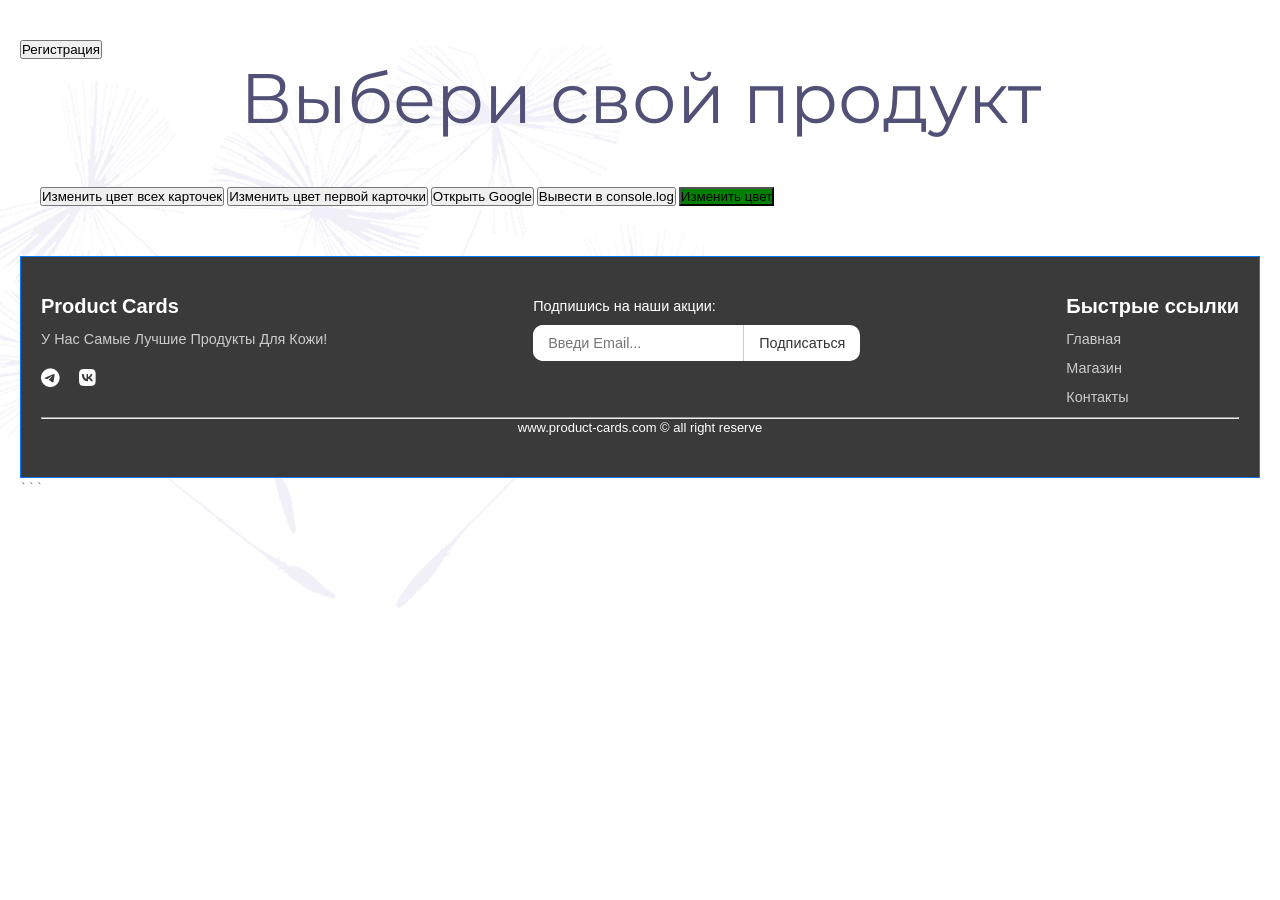
==== commit 9641733a: "Merge pull request #13 from bekievimam/feature/12-homework (Homework-12) "Add modal and form classes" ====
--- a/product-card/index.html
+++ b/product-card/index.html
@@ -18,10 +18,10 @@
 
     <button id="registrationButton"> Регистрация </button>
     
-    <div class="modal">
+    <div class="modal" id="registrationModal">
 
     <button class="modal-close">×</button>
-      <form class="registration-form">
+      <form class="registration-form" id="registrationForm">
 
         <label for="name">Имя</label>
         <input type="text" id="name" placeholder="Имя" required>
@@ -157,8 +157,8 @@
 
         <div class="footer-column">
             <p class="subscribe-label">Подпишись на наши акции:</p>
-            <form class="subscribe-form">
-                <input class="subscribe-input" type="email" placeholder="Введи Email..." required>
+            <form class="subscribe-form" id="subscribeForm">
+                <input class="subscribe-input" id="subscribeEmail" type="email" placeholder="Введи Email..." required>
                 <button type="submit">Подписаться</button>
             </form>
         </div>
@@ -180,12 +180,7 @@
 </footer>
 
 
-  <script src="main.js"></script>
-  <script src="homework-7.js"></script>
-  <script src="homework-8.js"></script>
-  <script type="module" src="homework-9.js"></script>
-  <script type="module" src="./homework-10.js"></script>
-  <script src="homework-11.js"></script>
+<script type="module" src="./main.js"></script>
 
 </body>
 
